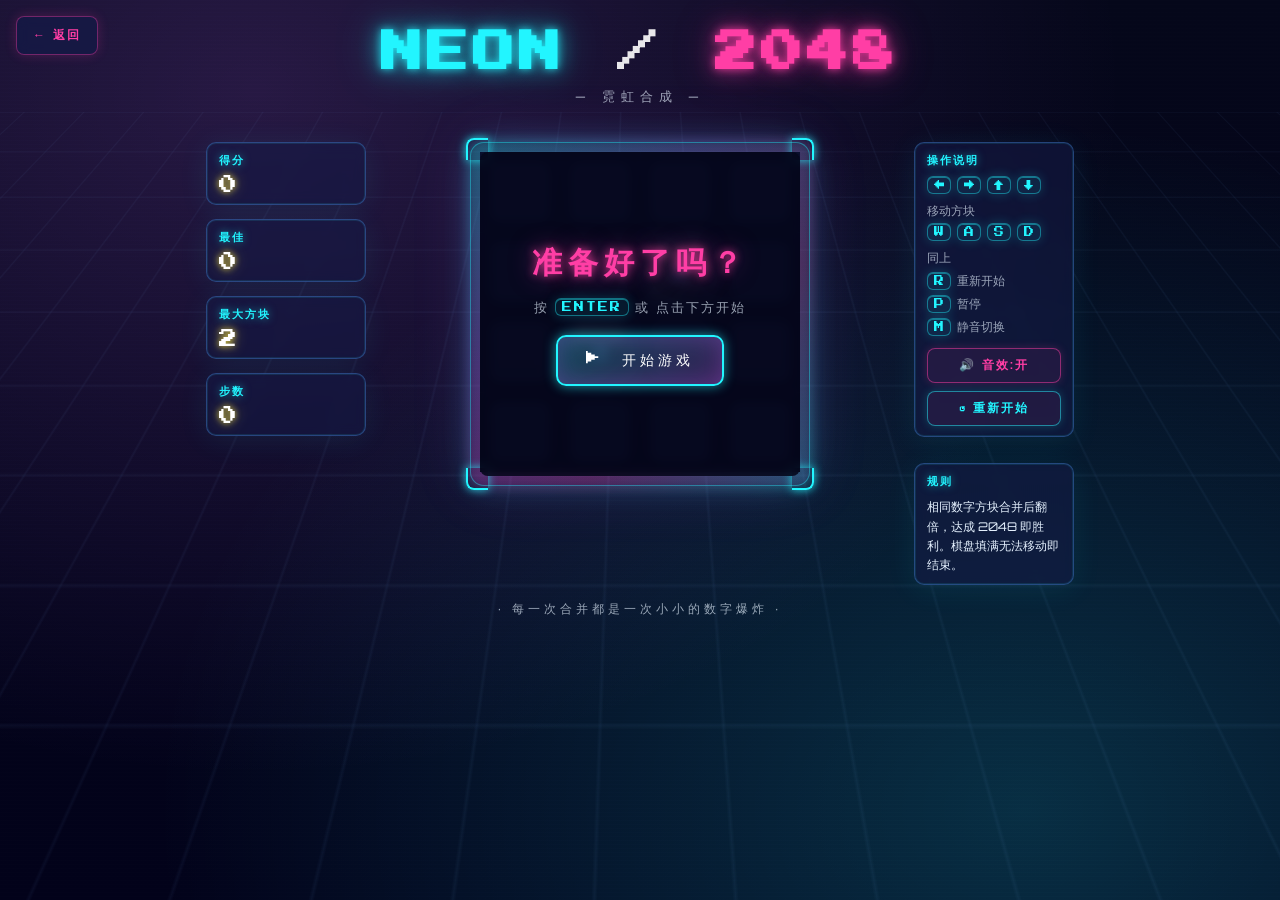
==== g2048.html @ e0b0ac59 "重构为索引页 + 独立游戏页面结构" ====
<!DOCTYPE html>
<html lang="zh-CN">
<head>
<meta charset="UTF-8" />
<meta name="viewport" content="width=device-width, initial-scale=1.0, maximum-scale=1.0, user-scalable=no" />
<title>NEON 2048 · 霓虹合成</title>
<link rel="stylesheet" href="style.css" />
<link href="https://fonts.googleapis.com/css2?family=Press+Start+2P&family=Orbitron:wght@400;700;900&display=swap" rel="stylesheet" />
<style>
  .back-btn {
    position: fixed;
    top: 16px;
    left: 16px;
    z-index: 100;
    padding: 10px 16px;
    font-family: "Orbitron", sans-serif;
    font-size: 12px;
    font-weight: 700;
    letter-spacing: 2px;
    color: var(--neon-pink);
    background: rgba(20, 26, 70, 0.8);
    border: 1px solid rgba(255, 62, 165, 0.4);
    border-radius: 8px;
    cursor: pointer;
    text-decoration: none;
    backdrop-filter: blur(6px);
    -webkit-backdrop-filter: blur(6px);
    transition: all 0.2s ease;
    box-shadow: 0 0 12px rgba(255, 62, 165, 0.2);
  }
  .back-btn:hover {
    background: rgba(255, 62, 165, 0.15);
    transform: translateX(-2px);
    box-shadow: 0 0 20px rgba(255, 62, 165, 0.4);
  }
  @media (max-width: 600px) {
    .back-btn {
      top: 10px;
      left: 10px;
      padding: 8px 12px;
      font-size: 11px;
    }
  }
</style>
</head>
<body>
  <div class="grid-bg"></div>
  <div class="scanlines"></div>

  <a href="index.html" class="back-btn">← 返回</a>

  <header class="top-bar">
    <h1 class="title">
      <span class="title-neon">NEON</span>
      <span class="title-slash">/</span>
      <span class="title-neon alt">2048</span>
    </h1>
    <p class="subtitle">— 霓虹合成 —</p>
  </header>

  <!-- ======================= 2048 ======================= -->
  <main class="stage stage-2048 active" id="stage-g2048">
    <aside class="panel panel-left">
      <section class="card">
        <h3>得分</h3>
        <div class="value" id="g2048-score">0</div>
      </section>
      <section class="card">
        <h3>最佳</h3>
        <div class="value" id="g2048-best">0</div>
      </section>
      <section class="card">
        <h3>最大方块</h3>
        <div class="value" id="g2048-max">2</div>
      </section>
      <section class="card">
        <h3>步数</h3>
        <div class="value" id="g2048-moves">0</div>
      </section>
    </aside>

    <section class="board-wrap">
      <div class="board-frame">
        <div class="board-corner tl"></div>
        <div class="board-corner tr"></div>
        <div class="board-corner bl"></div>
        <div class="board-corner br"></div>
        <canvas id="g2048-board" width="320" height="320"></canvas>
        <div class="overlay" id="g2048-overlay">
          <div class="overlay-inner">
            <h2 id="g2048-title">准备好了吗？</h2>
            <p id="g2048-subtitle">按 <kbd>ENTER</kbd> 或 点击下方开始</p>
            <button class="btn-start" id="g2048-btn-start">▶ 开始游戏</button>
          </div>
        </div>
      </div>
    </section>

    <aside class="panel panel-right">
      <section class="card controls">
        <h3>操作说明</h3>
        <ul class="key-list">
          <li><kbd>←</kbd><kbd>→</kbd><kbd>↑</kbd><kbd>↓</kbd><span>移动方块</span></li>
          <li><kbd>W</kbd><kbd>A</kbd><kbd>S</kbd><kbd>D</kbd><span>同上</span></li>
          <li><kbd>R</kbd><span>重新开始</span></li>
          <li><kbd>P</kbd><span>暂停</span></li>
          <li><kbd>M</kbd><span>静音切换</span></li>
        </ul>
        <button class="mute-btn" id="g2048-mute-btn">🔊 音效:开</button>
        <button class="mute-btn" id="g2048-reset-btn" style="margin-top:8px; color: var(--neon-cyan); border-color: rgba(34,245,255,0.5); box-shadow: 0 0 10px rgba(34,245,255,0.2);">↺ 重新开始</button>
      </section>

      <section class="card" style="margin-top:12px;">
        <h3>规则</h3>
        <p style="color: var(--text); font-size: 12px; line-height: 1.6; margin: 6px 0 0;">
          相同数字方块合并后翻倍，达成 2048 即胜利。棋盘填满无法移动即结束。
        </p>
      </section>
    </aside>
  </main>

  <div class="touch-controls touch-2048">
    <button class="tbtn" data-act="up">▲</button>
    <button class="tbtn" data-act="left">◀</button>
    <button class="tbtn" data-act="down">▼</button>
    <button class="tbtn" data-act="right">▶</button>
    <button class="tbtn" data-act="reset">↺</button>
  </div>

  <footer class="foot">
    <span>· 每一次合并都是一次小小的数字爆炸 ·</span>
  </footer>

  <script src="g2048.js"></script>
</body>
</html>
---- style.css ----
/* ============================================================
   NEON TETRIS — 霓虹俄罗斯方块样式
   ============================================================ */
:root {
  --bg-0: #05071a;
  --bg-1: #0a0f35;
  --neon-cyan: #22f5ff;
  --neon-pink: #ff3ea5;
  --neon-purple: #c26bff;
  --neon-yellow: #ffec42;
  --text: #e6f2ff;
  --text-dim: rgba(230, 242, 255, 0.65);
  --panel: rgba(20, 26, 70, 0.55);
  --panel-border: rgba(80, 160, 255, 0.35);
}

* { box-sizing: border-box; }

html, body {
  margin: 0;
  padding: 0;
  min-height: 100vh;
  color: var(--text);
  font-family: "Orbitron", "Segoe UI", "PingFang SC", sans-serif;
  background:
    radial-gradient(ellipse at 20% 10%, rgba(194, 107, 255, 0.18), transparent 60%),
    radial-gradient(ellipse at 80% 90%, rgba(34, 245, 255, 0.18), transparent 60%),
    linear-gradient(180deg, var(--bg-0) 0%, #02021a 100%);
  overflow-x: hidden;
  user-select: none;
  -webkit-user-select: none;
}

/* 背景网格动画 */
.grid-bg {
  position: fixed;
  inset: 0;
  background-image:
    linear-gradient(rgba(120, 180, 255, 0.08) 1px, transparent 1px),
    linear-gradient(90deg, rgba(120, 180, 255, 0.08) 1px, transparent 1px);
  background-size: 48px 48px;
  transform: perspective(800px) rotateX(60deg) translateY(20%);
  transform-origin: center top;
  opacity: 0.6;
  pointer-events: none;
  animation: gridScroll 12s linear infinite;
  z-index: 0;
}

@keyframes gridScroll {
  0% { background-position: 0 0; }
  100% { background-position: 0 480px; }
}

/* 扫描线 */
.scanlines {
  position: fixed;
  inset: 0;
  pointer-events: none;
  background: repeating-linear-gradient(
    to bottom,
    rgba(255, 255, 255, 0.03) 0 1px,
    transparent 1px 4px
  );
  mix-blend-mode: overlay;
  z-index: 1;
}

/* 顶栏 */
.top-bar {
  position: relative;
  z-index: 2;
  text-align: center;
  padding: 28px 16px 12px;
}

.title {
  margin: 0;
  font-family: "Press Start 2P", "Orbitron", monospace;
  font-size: clamp(24px, 4vw, 42px);
  letter-spacing: 4px;
  line-height: 1.2;
}

.title-neon {
  color: var(--neon-cyan);
  text-shadow:
    0 0 8px rgba(34, 245, 255, 0.8),
    0 0 22px rgba(34, 245, 255, 0.55),
    0 0 44px rgba(34, 245, 255, 0.35);
  animation: pulse 2.2s ease-in-out infinite;
}

.title-neon.alt {
  color: var(--neon-pink);
  text-shadow:
    0 0 8px rgba(255, 62, 165, 0.8),
    0 0 22px rgba(255, 62, 165, 0.55),
    0 0 44px rgba(255, 62, 165, 0.35);
  animation-delay: 1.1s;
}

.title-slash {
  color: #fff;
  margin: 0 6px;
  opacity: 0.9;
}

@keyframes pulse {
  0%, 100% { filter: brightness(1); }
  50% { filter: brightness(1.3); }
}

.subtitle {
  margin: 10px 0 0;
  color: var(--text-dim);
  letter-spacing: 6px;
  font-size: 13px;
}

/* 主舞台：三栏布局 */
.stage {
  position: relative;
  z-index: 2;
  display: grid;
  grid-template-columns: 180px auto 180px;
  gap: 20px;
  max-width: 980px;
  margin: 24px auto 0;
  padding: 0 16px;
  align-items: start;
}

.panel-left,
.panel-right {
  display: flex;
  flex-direction: column;
  gap: 14px;
}

/* 信息卡片 */
.card {
  position: relative;
  background: var(--panel);
  border: 1px solid var(--panel-border);
  border-radius: 10px;
  padding: 12px 14px 14px;
  backdrop-filter: blur(6px);
  -webkit-backdrop-filter: blur(6px);
  box-shadow:
    0 0 0 1px rgba(34, 245, 255, 0.1) inset,
    0 4px 30px rgba(34, 245, 255, 0.08);
  transition: transform 0.2s ease, box-shadow 0.2s ease;
}

.card:hover {
  transform: translateY(-2px);
  box-shadow:
    0 0 0 1px rgba(34, 245, 255, 0.2) inset,
    0 6px 30px rgba(194, 107, 255, 0.18);
}

.card h3 {
  margin: 0 0 8px;
  font-size: 12px;
  letter-spacing: 3px;
  color: var(--neon-cyan);
  text-transform: uppercase;
  text-shadow: 0 0 8px rgba(34, 245, 255, 0.5);
}

.card .value {
  font-family: "Press Start 2P", monospace;
  font-size: 20px;
  color: #fff;
  letter-spacing: 2px;
  text-shadow:
    0 0 6px rgba(255, 236, 66, 0.9),
    0 0 16px rgba(255, 236, 66, 0.4);
}

.card-next canvas,
.card-hold canvas {
  display: block;
  margin: 6px auto 0;
  border-radius: 8px;
  box-shadow: 0 0 18px rgba(120, 180, 255, 0.25);
}

/* 控制键位说明 */
.controls .key-list {
  margin: 4px 0 0;
  padding: 0;
  list-style: none;
  font-size: 12px;
  line-height: 1.9;
  color: var(--text-dim);
}
.controls .key-list li {
  display: flex;
  align-items: center;
  gap: 6px;
  flex-wrap: wrap;
}

kbd {
  display: inline-block;
  min-width: 22px;
  padding: 3px 6px;
  font-family: "Press Start 2P", monospace;
  font-size: 10px;
  line-height: 1;
  text-align: center;
  color: var(--neon-cyan);
  background: rgba(34, 245, 255, 0.08);
  border: 1px solid rgba(34, 245, 255, 0.4);
  border-radius: 6px;
  box-shadow:
    0 1px 0 rgba(34, 245, 255, 0.4) inset,
    0 0 12px rgba(34, 245, 255, 0.2);
}

.mute-btn {
  display: block;
  width: 100%;
  margin-top: 10px;
  padding: 8px 12px;
  font-family: "Orbitron", sans-serif;
  font-size: 12px;
  font-weight: 700;
  letter-spacing: 2px;
  color: var(--neon-pink);
  background: rgba(255, 62, 165, 0.08);
  border: 1px solid rgba(255, 62, 165, 0.5);
  border-radius: 8px;
  cursor: pointer;
  transition: transform 0.1s ease, box-shadow 0.2s ease, background 0.2s;
  box-shadow: 0 0 10px rgba(255, 62, 165, 0.2);
}
.mute-btn:hover {
  transform: translateY(-1px);
  background: rgba(255, 62, 165, 0.15);
  box-shadow: 0 0 18px rgba(255, 62, 165, 0.4);
}
.mute-btn:active { transform: translateY(0) scale(0.98); }

/* ==== 游戏切换栏 ==== */
.game-switcher {
  display: flex;
  gap: 12px;
  justify-content: center;
  margin-top: 18px;
  padding: 6px;
  background: rgba(20, 25, 70, 0.5);
  border: 1px solid rgba(120, 160, 255, 0.3);
  border-radius: 14px;
  max-width: 380px;
  margin-left: auto;
  margin-right: auto;
  box-shadow: 0 0 30px rgba(34, 245, 255, 0.08);
  backdrop-filter: blur(6px);
}
.g-btn {
  flex: 1;
  padding: 10px 14px;
  background: transparent;
  color: var(--text);
  font-family: "Orbitron", sans-serif;
  font-size: 14px;
  font-weight: 700;
  letter-spacing: 3px;
  border: 1px solid transparent;
  border-radius: 10px;
  cursor: pointer;
  transition: all 0.2s ease;
}
.g-btn .g-icon {
  display: inline-block;
  margin-right: 6px;
  color: var(--neon-cyan);
  text-shadow: 0 0 8px rgba(34, 245, 255, 0.8);
}
.g-btn:hover {
  background: rgba(34, 245, 255, 0.08);
  border-color: rgba(34, 245, 255, 0.3);
  color: #fff;
}
.g-btn.active {
  background: linear-gradient(135deg, rgba(34, 245, 255, 0.2), rgba(255, 62, 165, 0.2));
  border-color: rgba(34, 245, 255, 0.6);
  color: #fff;
  box-shadow: 0 0 18px rgba(34, 245, 255, 0.5), inset 0 0 12px rgba(255, 62, 165, 0.2);
}
.g-btn[data-game="g2048"].active .g-icon,
.g-btn[data-game="g2048"].active {
  color: #fff;
}
.g-btn[data-game="g2048"] .g-icon {
  color: var(--neon-pink);
  text-shadow: 0 0 8px rgba(255, 62, 165, 0.8);
}

/* ==== stage 可见性 ==== */
.stage {
  display: none;
  animation: stageFade 0.4s ease both;
}
.stage.active {
  display: grid;
}
@keyframes stageFade {
  from { opacity: 0; transform: translateY(6px); }
  to { opacity: 1; transform: translateY(0); }
}

/* ==== overlay 遮罩层 ==== */
.overlay {
  position: absolute;
  inset: 10px;
  background: rgba(5, 7, 26, 0.92);
  border-radius: 8px;
  display: flex;
  flex-direction: column;
  align-items: center;
  justify-content: center;
  gap: 18px;
  backdrop-filter: blur(6px);
  -webkit-backdrop-filter: blur(6px);
  transition: opacity 0.25s ease;
  z-index: 5;
  opacity: 1;
}
.overlay.hidden {
  opacity: 0;
  pointer-events: none;
  transition: opacity 0.15s ease;
}

/* 触摸按钮：默认隐藏手机外的，且仅显示当前游戏对应的 */
.touch-controls {
  display: none;
}
@media (max-width: 900px) {
  .touch-controls.active {
    display: flex;
  }
  /* 数独游戏内部数字键盘始终显示 */
  .stage-sudoku .sudoku-numpad-inner {
    display: flex !important;
  }
}

.stage-tetris {
  grid-template-columns: 160px auto 160px;
  max-width: 900px;
  margin: 24px auto 0;
}
.stage-tetris .card {
  padding: 10px 12px;
}
.stage-tetris .card h3 {
  font-size: 11px;
  letter-spacing: 2px;
}
.stage-tetris .card .value {
  font-size: 18px;
}

.stage-2048 {
  grid-template-columns: 160px auto 160px;
  max-width: 900px;
  margin: 24px auto 0;
}
.stage-2048 .card {
  padding: 10px 12px;
}
.stage-2048 .card h3 {
  font-size: 11px;
  letter-spacing: 2px;
}
.stage-2048 .card .value {
  font-size: 18px;
}

.stage-schulte {
  grid-template-columns: 160px auto 160px;
  max-width: 900px;
  margin: 24px auto 0;
}
.stage-schulte .card {
  padding: 10px 12px;
}
.stage-schulte .card h3 {
  font-size: 11px;
  letter-spacing: 2px;
}
.stage-schulte .card .value {
  font-size: 18px;
}
#schulte-board {
  display: block;
  width: 400px;
  height: auto;
  max-width: 100%;
  aspect-ratio: 1 / 1;
  border-radius: 6px;
  cursor: crosshair;
}

/* 主游戏区 */
.board-wrap {
  display: flex;
  justify-content: center;
}

.board-wrap canvas {
  max-width: 100%;
  height: auto;
}

.board-frame {
  position: relative;
  padding: 10px;
  border-radius: 14px;
  background:
    linear-gradient(180deg, rgba(34, 245, 255, 0.12), rgba(194, 107, 255, 0.12));
  box-shadow:
    0 0 0 1px rgba(34, 245, 255, 0.4) inset,
    0 0 30px rgba(34, 245, 255, 0.2),
    0 0 60px rgba(194, 107, 255, 0.15);
}

.board-frame::before {
  content: "";
  position: absolute;
  inset: -2px;
  border-radius: 14px;
  background: linear-gradient(135deg,
    rgba(34, 245, 255, 0.6),
    rgba(194, 107, 255, 0.6),
    rgba(255, 62, 165, 0.6),
    rgba(34, 245, 255, 0.6));
  filter: blur(6px);
  opacity: 0.4;
  z-index: -1;
  animation: borderFlow 6s linear infinite;
}

@keyframes borderFlow {
  0% { filter: blur(6px) hue-rotate(0deg); }
  100% { filter: blur(6px) hue-rotate(360deg); }
}

/* 四角装饰 */
.board-corner {
  position: absolute;
  width: 22px;
  height: 22px;
  border: 2px solid var(--neon-cyan);
  box-shadow: 0 0 10px rgba(34, 245, 255, 0.8);
}
.board-corner.tl { top: -4px; left: -4px; border-right: none; border-bottom: none; border-top-left-radius: 8px; }
.board-corner.tr { top: -4px; right: -4px; border-left: none; border-bottom: none; border-top-right-radius: 8px; }
.board-corner.bl { bottom: -4px; left: -4px; border-right: none; border-top: none; border-bottom-left-radius: 8px; }
.board-corner.br { bottom: -4px; right: -4px; border-left: none; border-top: none; border-bottom-right-radius: 8px; }

#board {
  display: block;
  background: transparent;
  border-radius: 8px;
  image-rendering: pixelated;
  max-width: 100%;
  height: auto;
}

/* 遮罩层 (开始 / 暂停 / 结束) */
.overlay {
  position: absolute;
  inset: 10px;
  background: rgba(5, 7, 26, 0.85);
  border-radius: 8px;
  display: flex;
  flex-direction: column;
  align-items: center;
  justify-content: center;
  gap: 18px;
  backdrop-filter: blur(4px);
  -webkit-backdrop-filter: blur(4px);
  transition: opacity 0.25s ease;
  z-index: 5;
}
.overlay.hidden {
  opacity: 0;
  pointer-events: none;
}

.overlay-inner { text-align: center; padding: 0 20px; }

.overlay h2 {
  margin: 0;
  font-family: "Press Start 2P", monospace;
  font-size: clamp(20px, 3vw, 30px);
  letter-spacing: 6px;
  color: var(--neon-pink);
  text-shadow:
    0 0 8px rgba(255, 62, 165, 0.8),
    0 0 24px rgba(255, 62, 165, 0.5);
  animation: pulse 1.8s ease-in-out infinite;
}

.overlay p {
  margin: 14px 0 0;
  color: var(--text-dim);
  letter-spacing: 2px;
  font-size: 13px;
}

.btn-start {
  margin-top: 18px;
  padding: 14px 28px;
  font-family: "Press Start 2P", monospace;
  font-size: 14px;
  letter-spacing: 4px;
  color: #fff;
  background: linear-gradient(135deg,
    rgba(34, 245, 255, 0.25),
    rgba(194, 107, 255, 0.25));
  border: 2px solid var(--neon-cyan);
  border-radius: 10px;
  cursor: pointer;
  box-shadow:
    0 0 12px rgba(34, 245, 255, 0.6),
    0 0 24px rgba(194, 107, 255, 0.3) inset;
  transition: transform 0.15s ease, box-shadow 0.15s ease, background 0.2s;
}
.btn-start:hover {
  transform: translateY(-2px) scale(1.02);
  box-shadow:
    0 0 18px rgba(34, 245, 255, 0.9),
    0 0 40px rgba(255, 62, 165, 0.4) inset;
  background: linear-gradient(135deg,
    rgba(34, 245, 255, 0.4),
    rgba(255, 62, 165, 0.4));
}
.btn-start:active {
  transform: translateY(0) scale(0.98);
}

/* 触摸控制按钮 (移动端) */
.touch-controls {
  position: relative;
  z-index: 2;
  display: none;
  justify-content: center;
  gap: 10px;
  flex-wrap: wrap;
  margin: 24px auto;
  padding: 0 16px;
  max-width: 500px;
}

.tbtn {
  flex: 1 1 calc(33% - 10px);
  min-width: 72px;
  padding: 18px 10px;
  font-family: "Orbitron", monospace;
  font-size: 14px;
  font-weight: 700;
  color: var(--neon-cyan);
  background: rgba(20, 26, 70, 0.6);
  border: 1px solid rgba(34, 245, 255, 0.5);
  border-radius: 10px;
  box-shadow:
    0 0 10px rgba(34, 245, 255, 0.25),
    0 0 0 1px rgba(255, 255, 255, 0.05) inset;
  cursor: pointer;
  touch-action: manipulation;
  transition: transform 0.1s, box-shadow 0.2s;
}

.tbtn:active {
  transform: translateY(2px) scale(0.97);
  box-shadow:
    0 0 18px rgba(255, 62, 165, 0.4),
    0 0 0 1px rgba(255, 62, 165, 0.4) inset;
  color: var(--neon-pink);
}

.foot {
  position: relative;
  z-index: 2;
  text-align: center;
  padding: 16px 16px 28px;
  color: var(--text-dim);
  font-size: 12px;
  letter-spacing: 4px;
}

/* 响应式 */
@media (max-width: 900px) {
  .stage,
  .stage-tetris,
  .stage-2048,
  .stage-schulte,
  .stage-sudoku {
    grid-template-columns: 1fr;
    max-width: 100%;
    gap: 12px;
    padding: 0 12px;
  }
  .panel-left,
  .panel-right {
    display: grid;
    grid-template-columns: repeat(2, 1fr);
    gap: 8px;
  }
  .panel-left .card,
  .panel-right .card {
    padding: 8px 10px;
  }
  .panel-left .card .value,
  .panel-right .card .value {
    font-size: 16px;
  }
  #sudoku-timer,
  #schulte-timer {
    width: 9ch;
    font-size: 14px !important;
  }
  .board-frame {
    order: -1;
    padding: 8px;
  }
  .touch-controls.active {
    display: flex;
    margin: 16px auto;
    padding: 0 12px;
  }
  .touch-2048.active {
    display: none !important;
  }
  .card-next canvas,
  .card-hold canvas {
    width: 80px;
    height: 80px;
  }
  .sudoku-numpad.active {
    display: flex;
  }

  /* 俄罗斯方块手机端一屏布局 */
  .stage-tetris {
    height: calc(100vh - 130px);
    min-height: 0;
    gap: 6px;
    grid-template-rows: auto 1fr auto;
  }
  .stage-tetris .panel-left {
    order: 1;
    grid-template-columns: repeat(4, 1fr);
    gap: 4px;
  }
  .stage-tetris .panel-left .card {
    padding: 4px 6px;
  }
  .stage-tetris .panel-left .card h3 {
    font-size: 9px;
    letter-spacing: 1px;
    margin-bottom: 2px;
  }
  .stage-tetris .panel-left .card .value {
    font-size: 12px;
  }
  .stage-tetris .panel-right {
    display: none !important;
  }
  .stage-tetris .board-wrap {
    order: 2;
    min-height: 0;
    display: flex;
    flex-direction: row;
    align-items: flex-start;
    justify-content: center;
    gap: 8px;
  }
  .stage-tetris .board-frame {
    order: 0;
    padding: 6px;
    flex: 0 1 auto;
  }
  .stage-tetris .mobile-side-preview {
    display: flex;
    flex-direction: column;
    gap: 8px;
    flex: 0 0 auto;
  }
  .stage-tetris .mobile-next-wrap,
  .stage-tetris .mobile-hold-wrap {
    padding: 6px 8px;
    background: rgba(20, 26, 70, 0.6);
    border-radius: 8px;
    border: 1px solid rgba(34, 245, 255, 0.3);
    box-shadow: 0 0 10px rgba(34, 245, 255, 0.2);
    display: flex;
    flex-direction: column;
    align-items: center;
    gap: 4px;
  }
  .stage-tetris .mobile-next-wrap h3,
  .stage-tetris .mobile-hold-wrap h3 {
    font-size: 10px;
    letter-spacing: 1px;
    color: var(--neon-cyan);
    margin: 0;
  }
  .stage-tetris .mobile-next-wrap canvas,
  .stage-tetris .mobile-hold-wrap canvas {
    width: 50px;
    height: 50px;
  }
  .stage-tetris #board {
    max-height: calc(100vh - 130px);
    width: auto;
    max-width: 100%;
  }
  .touch-tetris.active {
    margin: 6px auto;
    gap: 6px;
  }
  .touch-tetris .tbtn {
    flex: 1 1 calc(33% - 6px);
    min-width: 45px;
    padding: 10px 4px;
    font-size: 12px;
  }
  .foot {
    display: none;
  }

  /* 数独游戏手机端布局 */
  .stage-sudoku {
    gap: 10px;
  }
  .stage-sudoku .board-wrap {
    order: 1;
  }
  .stage-sudoku .sudoku-numpad-inner {
    display: flex !important;
    order: 2;
    margin: 0 auto;
    padding: 8px 0;
    max-width: 100%;
    gap: 6px;
    position: relative !important;
    visibility: visible !important;
    z-index: 10;
    pointer-events: auto;
  }
  .stage-sudoku .sudoku-numpad-inner .nbtn {
    flex: 1 1 calc(20% - 6px);
    min-width: 40px;
    min-height: 48px;
    padding: 12px 4px;
    font-size: 16px;
    pointer-events: auto;
    touch-action: manipulation;
    -webkit-tap-highlight-color: rgba(34, 245, 255, 0.3);
    -webkit-user-select: auto;
    user-select: auto;
    cursor: pointer;
    -webkit-appearance: button;
    appearance: button;
  }
  .stage-sudoku .sudoku-numpad-inner .nbtn:active {
    transform: scale(0.95);
    background: rgba(255, 62, 100, 0.2);
  }
  .stage-sudoku .panel-left {
    order: 3;
  }
  .stage-sudoku .panel-right {
    order: 4;
  }
  /* 手机端隐藏外部的全局数独数字键盘 */
  .touch-sudoku.sudoku-numpad {
    display: none !important;
  }
}

@media (max-width: 480px) {
  .top-bar {
    padding: 16px 12px 8px;
  }
  .title { font-size: 20px; letter-spacing: 2px; }
  .subtitle { font-size: 11px; letter-spacing: 3px; }
  .card h3 { font-size: 10px; letter-spacing: 2px; margin-bottom: 4px; }
  .card .value { font-size: 14px; }
  #sudoku-timer,
  #schulte-timer {
    width: 9ch;
    font-size: 12px !important;
  }
  .board-frame { padding: 6px; }
  .board-corner { width: 16px; height: 16px; }
  .game-switcher {
    gap: 6px;
    padding: 4px;
    margin-top: 12px;
    max-width: 100%;
  }
  .g-btn {
    padding: 8px 6px;
    font-size: 11px;
    letter-spacing: 1px;
  }
  .g-btn .g-icon {
    margin-right: 3px;
  }
  .tbtn {
    padding: 14px 8px;
    font-size: 13px;
    min-width: 60px;
  }
  .overlay h2 {
    font-size: 18px;
    letter-spacing: 3px;
  }
  .overlay p {
    font-size: 12px;
  }
  .btn-start {
    padding: 12px 20px;
    font-size: 12px;
    letter-spacing: 2px;
  }
  #schulte-board {
    aspect-ratio: 1 / 1;
  }
  .controls .key-list {
    font-size: 11px;
    line-height: 1.7;
  }
  kbd {
    min-width: 18px;
    padding: 2px 4px;
    font-size: 9px;
  }
  .mute-btn {
    padding: 6px 10px;
    font-size: 11px;
    letter-spacing: 1px;
  }
  .panel-left,
  .panel-right {
    gap: 6px;
  }
  .panel-left .card,
  .panel-right .card {
    padding: 6px 8px;
  }
  /* 数独小屏优化 */
  .stage-sudoku .sudoku-numpad-inner .nbtn {
    padding: 10px 2px;
    font-size: 15px;
    min-width: 32px;
  }
}

/* ========== 数独游戏 ========== */
#sudoku-timer,
#schulte-timer {
  width: 9ch;
  text-align: center;
  font-family: "Press Start 2P", monospace !important;
  font-variant-numeric: tabular-nums;
  overflow: visible;
  white-space: nowrap;
}

.diff-buttons {
  display: flex;
  gap: 6px;
  margin-top: 4px;
}
.diff-btn {
  flex: 1;
  padding: 6px 4px;
  font-family: "Orbitron", monospace;
  font-size: 11px;
  font-weight: 700;
  color: var(--text-dim);
  background: rgba(20, 26, 70, 0.5);
  border: 1px solid rgba(80, 160, 255, 0.3);
  border-radius: 6px;
  cursor: pointer;
  transition: all 0.2s;
}
.diff-btn.active {
  color: var(--neon-cyan);
  border-color: var(--neon-cyan);
  box-shadow: 0 0 8px rgba(34, 245, 255, 0.4);
}
.diff-btn:hover {
  color: var(--neon-cyan);
  border-color: rgba(34, 245, 255, 0.6);
}

#sudoku-board {
  display: block;
  width: 100%;
  max-width: 400px;
  aspect-ratio: 1 / 1;
  height: auto;
}

.sudoku-numpad {
  display: none;
}
.sudoku-numpad .nbtn {
  flex: 1 1 calc(20% - 8px);
  min-width: 48px;
  padding: 14px 6px;
  font-size: 18px;
}

/* 数独内部数字键盘在桌面端也隐藏，移动端通过 stage-sudoku 显示 */
.stage-sudoku .sudoku-numpad-inner {
  display: none;
}

@media (max-width: 900px) {
  .stage-sudoku .sudoku-numpad-inner {
    display: flex !important;
  }
}

/* ======================= 扫雷 ======================= */
.stage-minesweeper {
  height: calc(100vh - 180px);
  padding: 10px;
  display: flex;
  justify-content: center;
  align-items: flex-start;
}

.stage-minesweeper iframe {
  max-width: 100%;
  border-radius: 8px;
  box-shadow: 0 0 20px rgba(34, 245, 255, 0.2);
}

@media (max-width: 900px) {
  .stage-minesweeper {
    height: calc(100vh - 220px);
    padding: 5px;
  }

  .stage-minesweeper iframe {
    border-radius: 4px;
  }
}
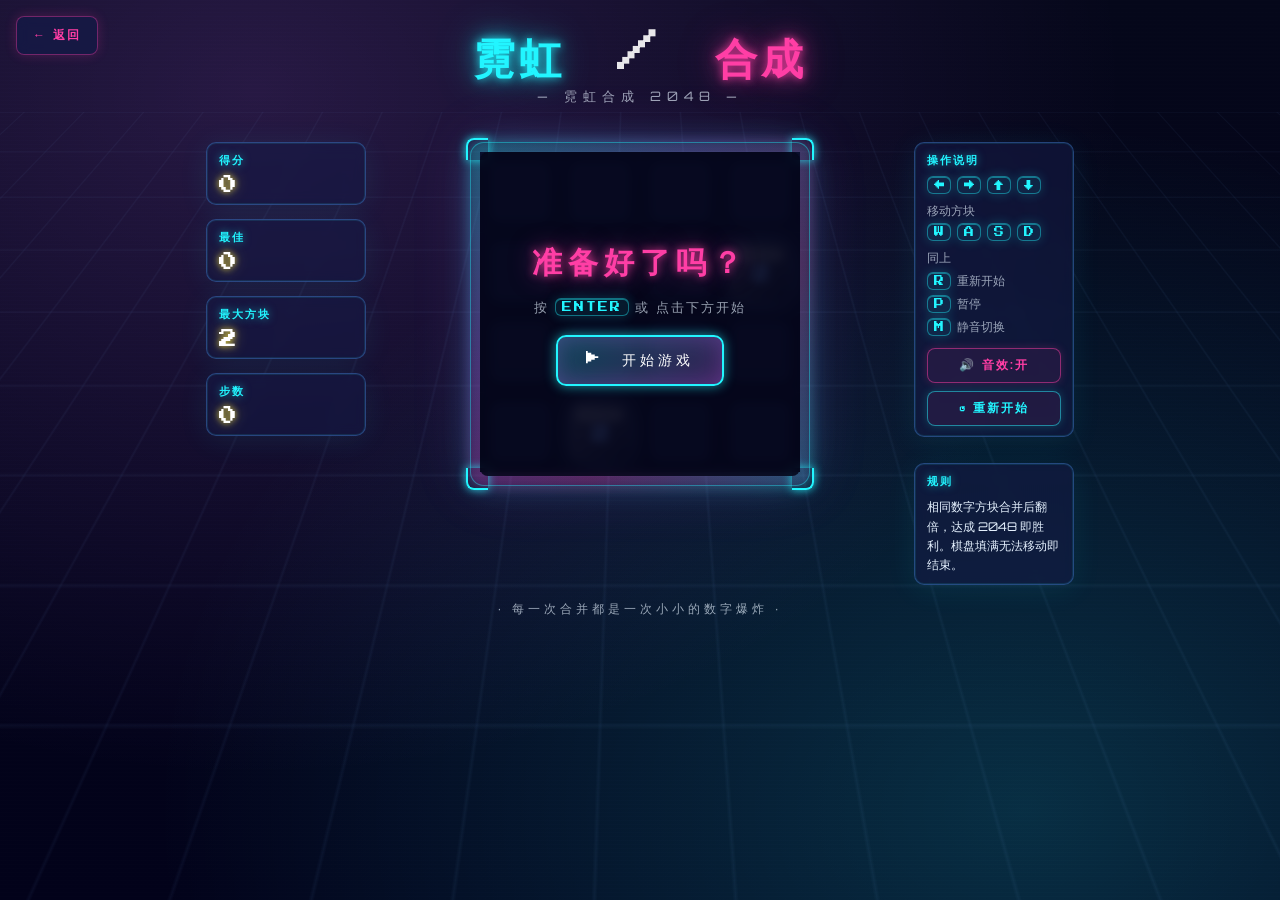
==== commit 13cec113: "统一游戏风格：扫雷添加霓虹背景和棋盘框，所有游戏标题改为中文，调整标题位置避免被返回键遮挡" ====
--- a/g2048.html
+++ b/g2048.html
@@ -33,12 +33,24 @@
     transform: translateX(-2px);
     box-shadow: 0 0 20px rgba(255, 62, 165, 0.4);
   }
+  .top-bar {
+    padding-left: 100px;
+    padding-right: 100px;
+  }
   @media (max-width: 600px) {
     .back-btn {
       top: 10px;
       left: 10px;
       padding: 8px 12px;
       font-size: 11px;
+    }
+    .top-bar {
+      padding-left: 70px;
+      padding-right: 20px;
+    }
+    .title {
+      font-size: 20px !important;
+      letter-spacing: 2px !important;
     }
   }
 </style>
@@ -51,11 +63,11 @@
 
   <header class="top-bar">
     <h1 class="title">
-      <span class="title-neon">NEON</span>
+      <span class="title-neon">霓虹</span>
       <span class="title-slash">/</span>
-      <span class="title-neon alt">2048</span>
+      <span class="title-neon alt">合成</span>
     </h1>
-    <p class="subtitle">— 霓虹合成 —</p>
+    <p class="subtitle">— 霓虹合成 2048 —</p>
   </header>
 
   <!-- ======================= 2048 ======================= -->
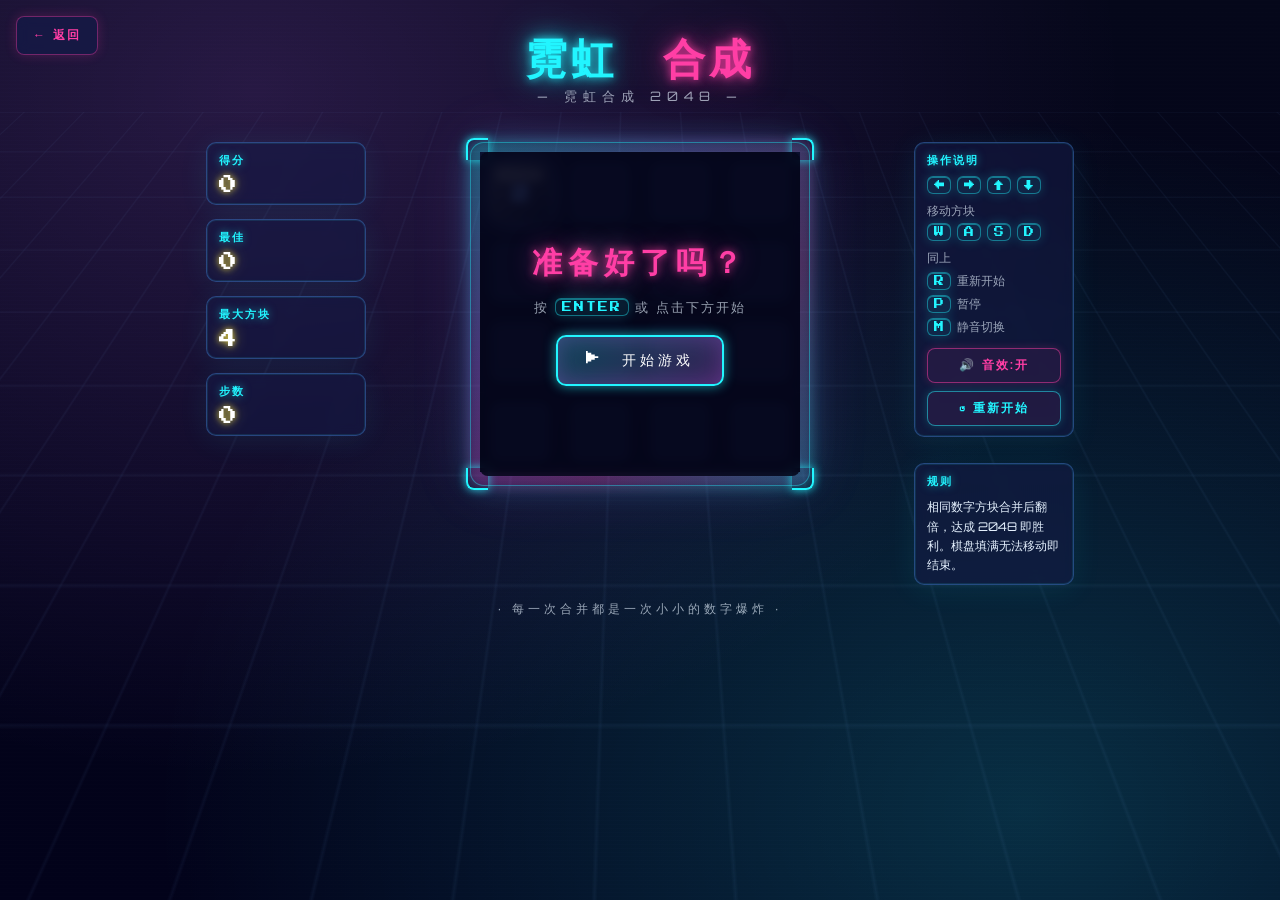
==== commit 4cc11018: "去掉所有游戏标题中的斜杠" ====
--- a/g2048.html
+++ b/g2048.html
@@ -64,7 +64,6 @@
   <header class="top-bar">
     <h1 class="title">
       <span class="title-neon">霓虹</span>
-      <span class="title-slash">/</span>
       <span class="title-neon alt">合成</span>
     </h1>
     <p class="subtitle">— 霓虹合成 2048 —</p>
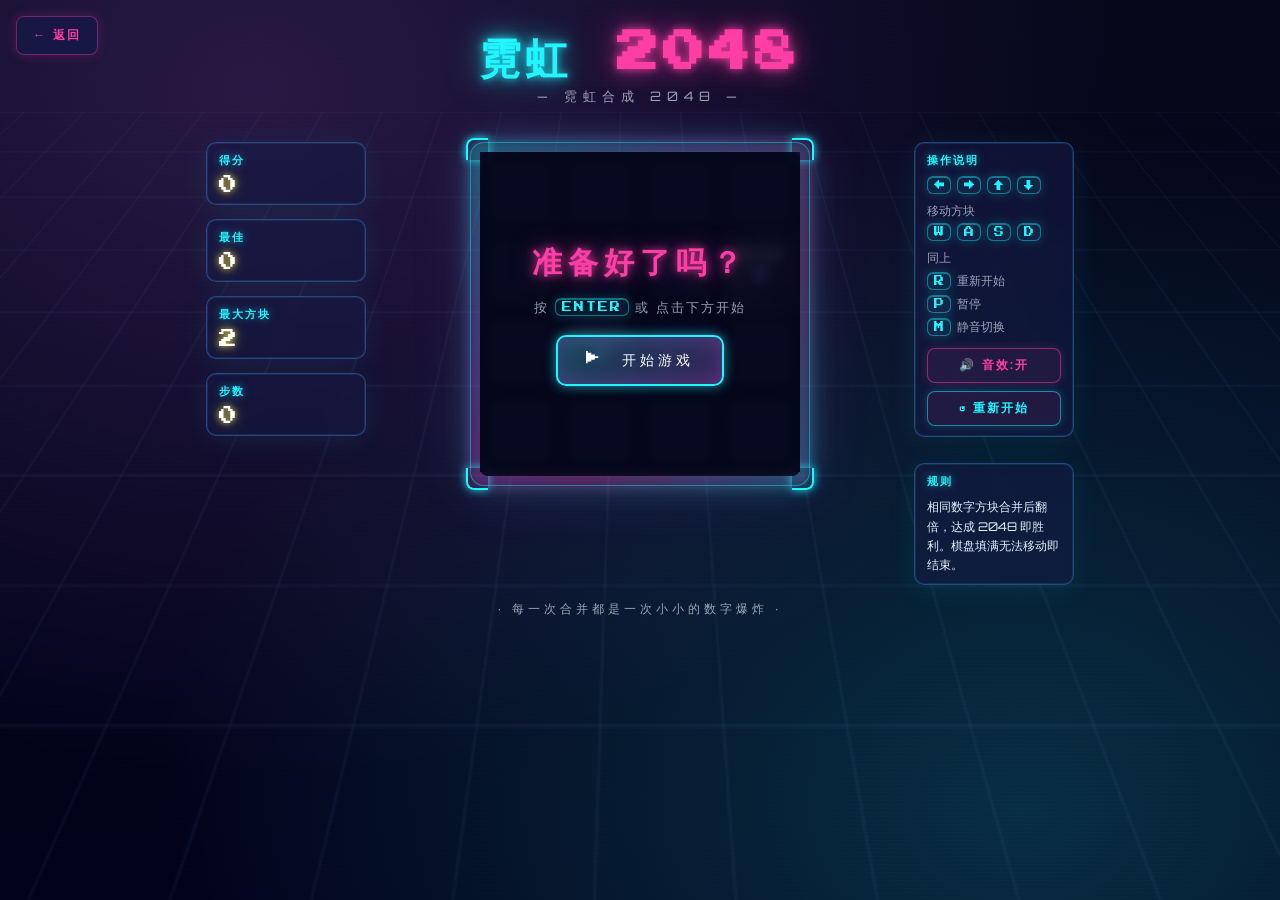
==== commit 46de241d: "所有游戏标题添加呼吸灯动画；2048标题改为霓虹2048" ====
--- a/g2048.html
+++ b/g2048.html
@@ -49,11 +49,21 @@
       padding-right: 20px;
     }
     .title {
-      font-size: 20px !important;
-      letter-spacing: 2px !important;
+        font-size: 20px !important;
+        letter-spacing: 2px !important;
+      }
     }
-  }
-</style>
+    .title-neon {
+      animation: pulse 2.2s ease-in-out infinite;
+    }
+    .title-neon.alt {
+      animation-delay: 1.1s;
+    }
+    @keyframes pulse {
+      0%, 100% { filter: brightness(1); }
+      50% { filter: brightness(1.3); }
+    }
+  </style>
 </head>
 <body>
   <div class="grid-bg"></div>
@@ -64,7 +74,7 @@
   <header class="top-bar">
     <h1 class="title">
       <span class="title-neon">霓虹</span>
-      <span class="title-neon alt">合成</span>
+      <span class="title-neon alt">2048</span>
     </h1>
     <p class="subtitle">— 霓虹合成 2048 —</p>
   </header>
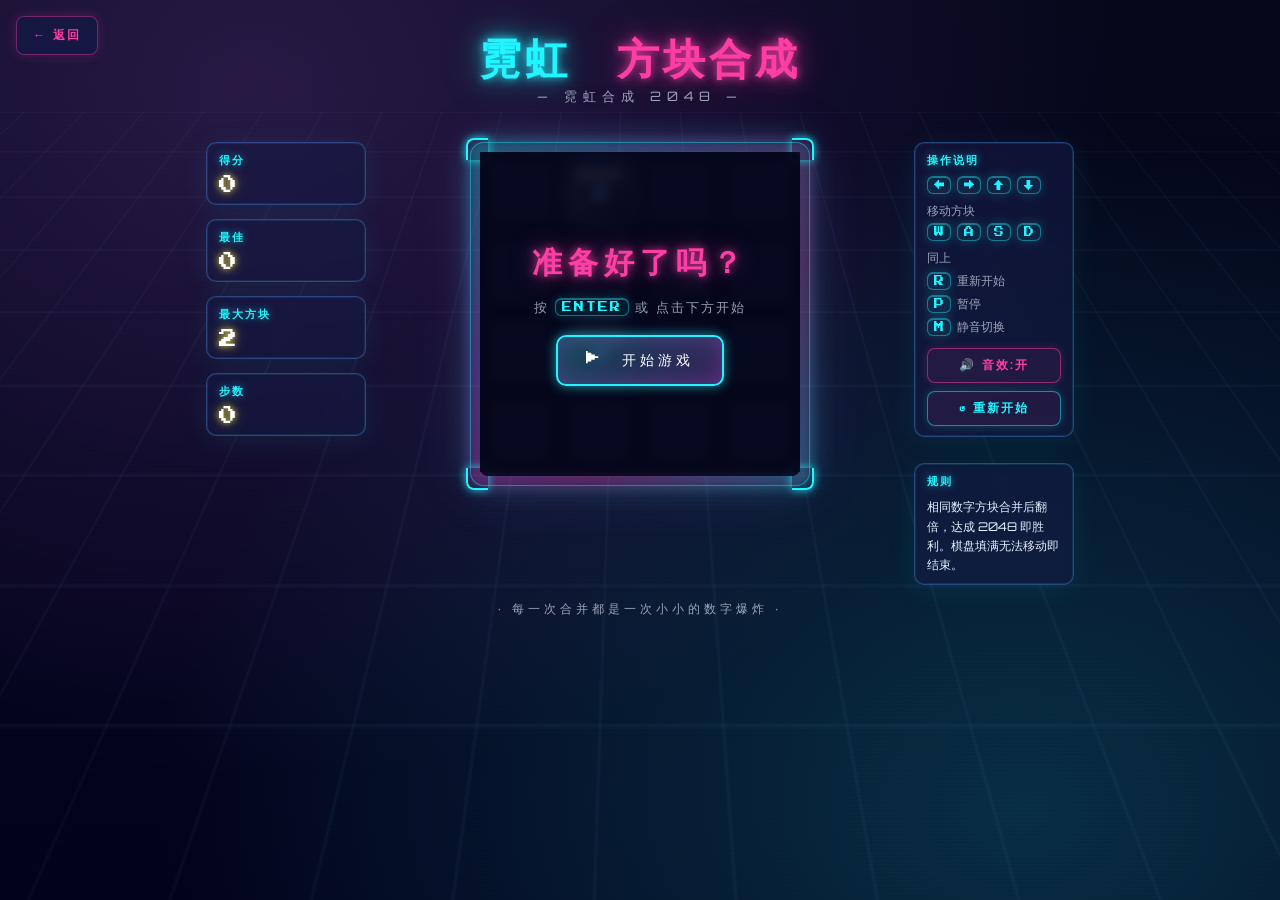
==== commit ef84c39c: "修复呼吸灯效果：style.css中alt补上pulse动画；2048标题改为霓虹方块合成；去掉页面内联重复动画" ====
--- a/g2048.html
+++ b/g2048.html
@@ -53,16 +53,6 @@
         letter-spacing: 2px !important;
       }
     }
-    .title-neon {
-      animation: pulse 2.2s ease-in-out infinite;
-    }
-    .title-neon.alt {
-      animation-delay: 1.1s;
-    }
-    @keyframes pulse {
-      0%, 100% { filter: brightness(1); }
-      50% { filter: brightness(1.3); }
-    }
   </style>
 </head>
 <body>
@@ -74,7 +64,7 @@
   <header class="top-bar">
     <h1 class="title">
       <span class="title-neon">霓虹</span>
-      <span class="title-neon alt">2048</span>
+      <span class="title-neon alt">方块合成</span>
     </h1>
     <p class="subtitle">— 霓虹合成 2048 —</p>
   </header>
--- a/style.css
+++ b/style.css
@@ -97,6 +97,7 @@
     0 0 8px rgba(255, 62, 165, 0.8),
     0 0 22px rgba(255, 62, 165, 0.55),
     0 0 44px rgba(255, 62, 165, 0.35);
+  animation: pulse 2.2s ease-in-out infinite;
   animation-delay: 1.1s;
 }
 
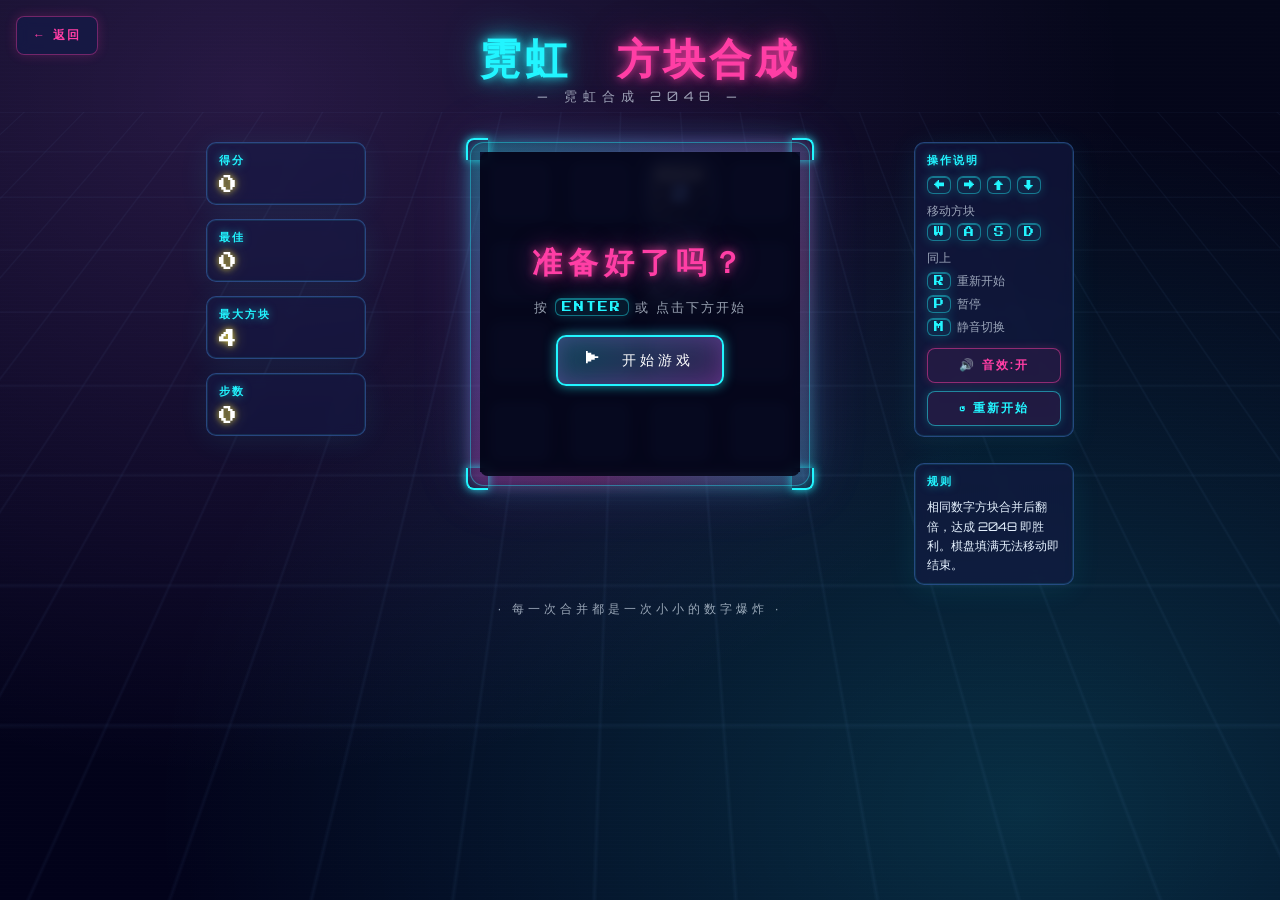
==== commit bf280de6: "增强标题呼吸灯效果：亮度0.75~1.45+text-shadow同步发光；style.css加v=2版本号强制刷新缓存" ====
--- a/g2048.html
+++ b/g2048.html
@@ -4,7 +4,7 @@
 <meta charset="UTF-8" />
 <meta name="viewport" content="width=device-width, initial-scale=1.0, maximum-scale=1.0, user-scalable=no" />
 <title>NEON 2048 · 霓虹合成</title>
-<link rel="stylesheet" href="style.css" />
+<link rel="stylesheet" href="style.css?v=2" />
 <link href="https://fonts.googleapis.com/css2?family=Press+Start+2P&family=Orbitron:wght@400;700;900&display=swap" rel="stylesheet" />
 <style>
   .back-btn {
--- a/style.css
+++ b/style.css
@@ -88,7 +88,7 @@
     0 0 8px rgba(34, 245, 255, 0.8),
     0 0 22px rgba(34, 245, 255, 0.55),
     0 0 44px rgba(34, 245, 255, 0.35);
-  animation: pulse 2.2s ease-in-out infinite;
+  animation: pulse-cyan 2.2s ease-in-out infinite;
 }
 
 .title-neon.alt {
@@ -97,7 +97,7 @@
     0 0 8px rgba(255, 62, 165, 0.8),
     0 0 22px rgba(255, 62, 165, 0.55),
     0 0 44px rgba(255, 62, 165, 0.35);
-  animation: pulse 2.2s ease-in-out infinite;
+  animation: pulse-pink 2.2s ease-in-out infinite;
   animation-delay: 1.1s;
 }
 
@@ -107,9 +107,38 @@
   opacity: 0.9;
 }
 
-@keyframes pulse {
-  0%, 100% { filter: brightness(1); }
-  50% { filter: brightness(1.3); }
+@keyframes pulse-cyan {
+  0%, 100% {
+    filter: brightness(0.75);
+    text-shadow:
+      0 0 6px rgba(34, 245, 255, 0.5),
+      0 0 16px rgba(34, 245, 255, 0.3),
+      0 0 32px rgba(34, 245, 255, 0.15);
+  }
+  50% {
+    filter: brightness(1.45);
+    text-shadow:
+      0 0 14px rgba(34, 245, 255, 1),
+      0 0 36px rgba(34, 245, 255, 0.85),
+      0 0 72px rgba(34, 245, 255, 0.55);
+  }
+}
+
+@keyframes pulse-pink {
+  0%, 100% {
+    filter: brightness(0.75);
+    text-shadow:
+      0 0 6px rgba(255, 62, 165, 0.5),
+      0 0 16px rgba(255, 62, 165, 0.3),
+      0 0 32px rgba(255, 62, 165, 0.15);
+  }
+  50% {
+    filter: brightness(1.45);
+    text-shadow:
+      0 0 14px rgba(255, 62, 165, 1),
+      0 0 36px rgba(255, 62, 165, 0.85),
+      0 0 72px rgba(255, 62, 165, 0.55);
+  }
 }
 
 .subtitle {
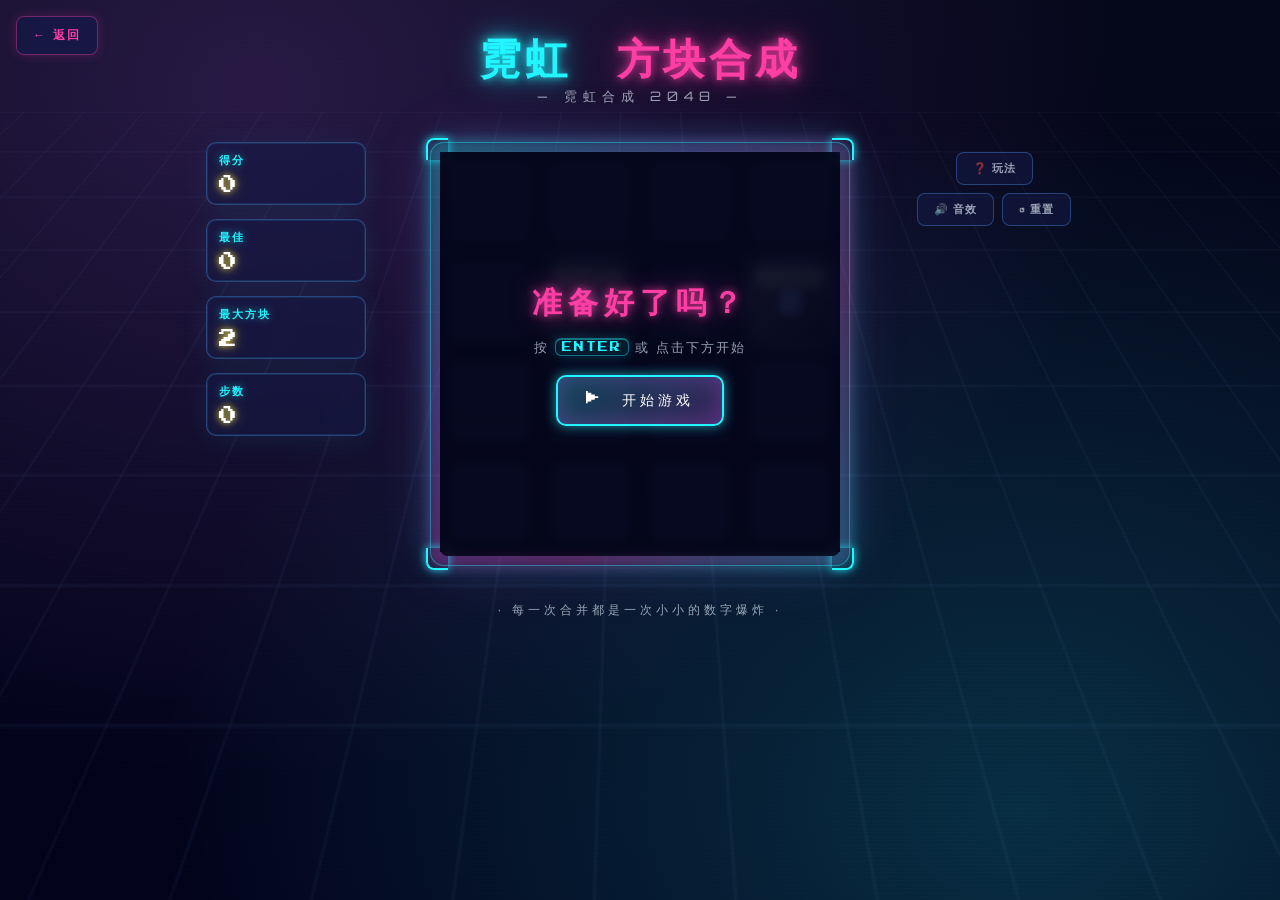
==== commit 9720f86c: "2048：操作说明改成玩法按钮，棋盘从320px增大到400px" ====
--- a/g2048.html
+++ b/g2048.html
@@ -96,7 +96,7 @@
         <div class="board-corner tr"></div>
         <div class="board-corner bl"></div>
         <div class="board-corner br"></div>
-        <canvas id="g2048-board" width="320" height="320"></canvas>
+        <canvas id="g2048-board" width="400" height="400"></canvas>
         <div class="overlay" id="g2048-overlay">
           <div class="overlay-inner">
             <h2 id="g2048-title">准备好了吗？</h2>
@@ -107,27 +107,13 @@
       </div>
     </section>
 
-    <aside class="panel panel-right">
-      <section class="card controls">
-        <h3>操作说明</h3>
-        <ul class="key-list">
-          <li><kbd>←</kbd><kbd>→</kbd><kbd>↑</kbd><kbd>↓</kbd><span>移动方块</span></li>
-          <li><kbd>W</kbd><kbd>A</kbd><kbd>S</kbd><kbd>D</kbd><span>同上</span></li>
-          <li><kbd>R</kbd><span>重新开始</span></li>
-          <li><kbd>P</kbd><span>暂停</span></li>
-          <li><kbd>M</kbd><span>静音切换</span></li>
-        </ul>
-        <button class="mute-btn" id="g2048-mute-btn">🔊 音效:开</button>
-        <button class="mute-btn" id="g2048-reset-btn" style="margin-top:8px; color: var(--neon-cyan); border-color: rgba(34,245,255,0.5); box-shadow: 0 0 10px rgba(34,245,255,0.2);">↺ 重新开始</button>
-      </section>
+    <div class="bottom-btns" style="padding: 10px 0;">
+      <button class="small-btn" id="g2048-help-btn">❓ 玩法</button>
+      <button class="small-btn" id="g2048-mute-btn">🔊 音效</button>
+      <button class="small-btn" id="g2048-reset-btn">↺ 重置</button>
+    </div>
 
-      <section class="card" style="margin-top:12px;">
-        <h3>规则</h3>
-        <p style="color: var(--text); font-size: 12px; line-height: 1.6; margin: 6px 0 0;">
-          相同数字方块合并后翻倍，达成 2048 即胜利。棋盘填满无法移动即结束。
-        </p>
-      </section>
-    </aside>
+    <aside class="panel panel-right"></aside>
   </main>
 
   <div class="touch-controls touch-2048">
--- a/style.css
+++ b/style.css
@@ -711,42 +711,73 @@
     flex-direction: row;
     align-items: flex-start;
     justify-content: center;
-    gap: 8px;
+    gap: 12px;
+    height: auto;
   }
   .stage-tetris .board-frame {
-    order: 0;
     padding: 6px;
+    position: relative;
     flex: 0 1 auto;
   }
   .stage-tetris .mobile-side-preview {
-    display: flex;
+    display: flex !important;
     flex-direction: column;
+    justify-content: space-between;
     gap: 8px;
     flex: 0 0 auto;
+    padding-bottom: 0;
+    min-height: 0;
+  }
+  .stage-tetris .side-tbtn {
+    width: 68px !important;
+    height: 68px !important;
+    flex: none !important;
+    padding: 0 !important;
+    font-family: "Orbitron", sans-serif !important;
+    font-size: 11px !important;
+    font-weight: 900 !important;
+    letter-spacing: 1px !important;
+    border-radius: 12px !important;
+    background: rgba(20, 26, 70, 0.9) !important;
+    border: 2px solid rgba(34, 245, 255, 0.7) !important;
+    color: var(--neon-cyan) !important;
+    box-shadow: 0 0 16px rgba(34, 245, 255, 0.4) !important;
+    cursor: pointer !important;
+    touch-action: manipulation !important;
+    -webkit-tap-highlight-color: transparent !important;
+    transition: all 0.1s !important;
+  }
+  .stage-tetris .side-tbtn:active {
+    background: rgba(34, 245, 255, 0.3) !important;
+    transform: scale(0.95) !important;
   }
   .stage-tetris .mobile-next-wrap,
   .stage-tetris .mobile-hold-wrap {
-    padding: 6px 8px;
-    background: rgba(20, 26, 70, 0.6);
-    border-radius: 8px;
-    border: 1px solid rgba(34, 245, 255, 0.3);
-    box-shadow: 0 0 10px rgba(34, 245, 255, 0.2);
-    display: flex;
-    flex-direction: column;
-    align-items: center;
-    gap: 4px;
+    padding: 6px 8px !important;
+    background: rgba(20, 26, 70, 0.85) !important;
+    border-radius: 10px !important;
+    border: 2px solid rgba(34, 245, 255, 0.5) !important;
+    box-shadow: 0 0 14px rgba(34, 245, 255, 0.3) !important;
+    display: flex !important;
+    flex-direction: column !important;
+    align-items: center !important;
+    gap: 4px !important;
   }
   .stage-tetris .mobile-next-wrap h3,
   .stage-tetris .mobile-hold-wrap h3 {
-    font-size: 10px;
-    letter-spacing: 1px;
-    color: var(--neon-cyan);
-    margin: 0;
+    font-size: 10px !important;
+    letter-spacing: 1px !important;
+    color: var(--neon-cyan) !important;
+    margin: 0 !important;
+    text-shadow: 0 0 6px rgba(34, 245, 255, 0.6) !important;
   }
   .stage-tetris .mobile-next-wrap canvas,
   .stage-tetris .mobile-hold-wrap canvas {
-    width: 50px;
-    height: 50px;
+    width: 50px !important;
+    height: 50px !important;
+    display: block !important;
+    border-radius: 6px !important;
+    background: rgba(10, 15, 45, 0.8) !important;
   }
   .stage-tetris #board {
     max-height: calc(100vh - 130px);
@@ -989,3 +1020,31 @@
     border-radius: 4px;
   }
 }
+
+.small-btn {
+  background: rgba(20, 26, 70, 0.55);
+  border: 1px solid var(--panel-border);
+  color: var(--text-dim);
+  font-family: inherit;
+  font-size: 11px;
+  font-weight: 700;
+  letter-spacing: 1px;
+  padding: 8px 16px;
+  border-radius: 8px;
+  cursor: pointer;
+  transition: all 0.2s;
+}
+
+.small-btn:hover {
+  border-color: rgba(34, 245, 255, 0.5);
+  color: var(--neon-cyan);
+  background: rgba(34, 245, 255, 0.08);
+  box-shadow: 0 0 10px rgba(34, 245, 255, 0.2);
+}
+
+.bottom-btns {
+  display: flex;
+  gap: 8px;
+  flex-wrap: wrap;
+  justify-content: center;
+}
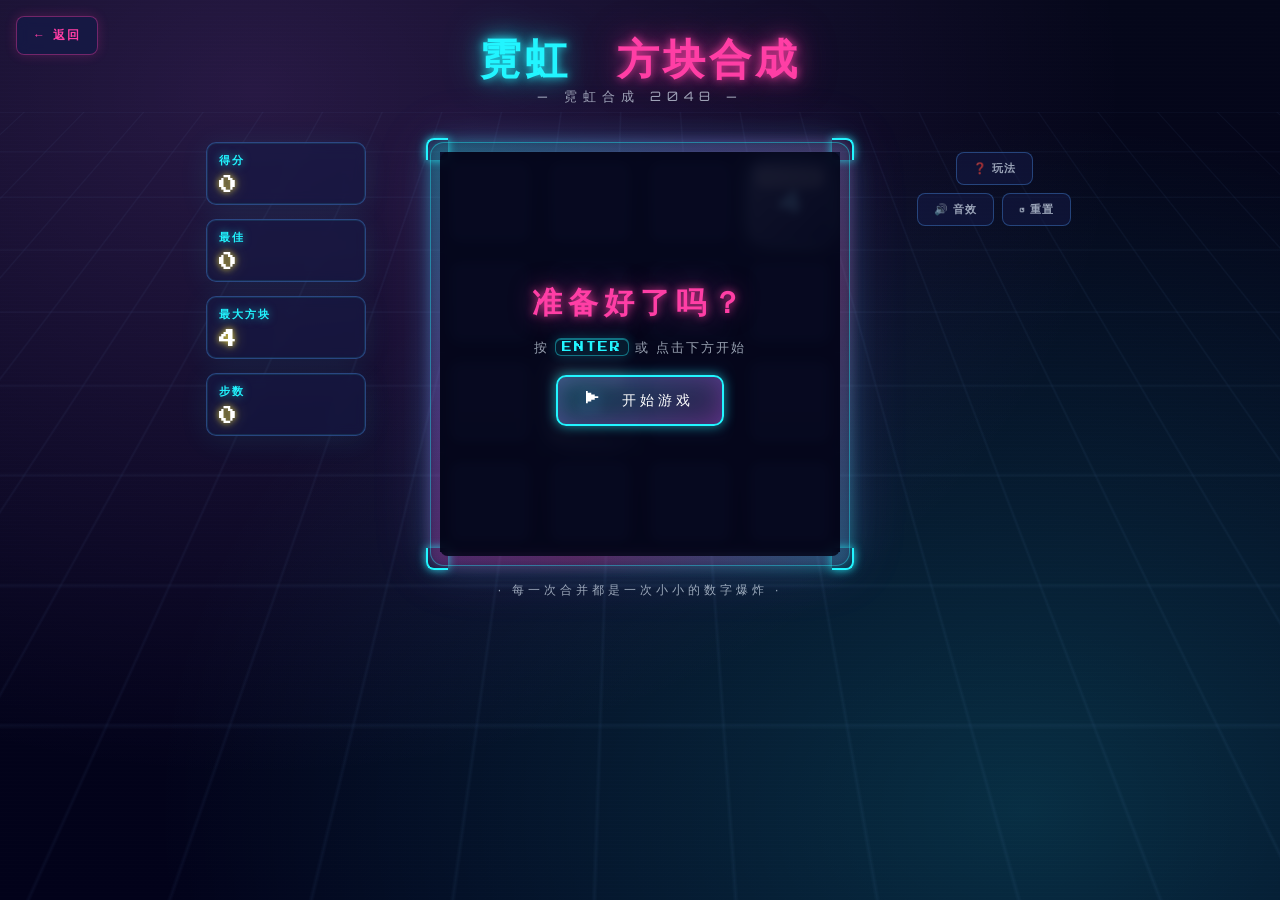
==== commit c711adb5: "修复2048和舒尔特：移除空panel-right，JS加版本号，修复静音按钮文字" ====
--- a/g2048.html
+++ b/g2048.html
@@ -112,8 +112,6 @@
       <button class="small-btn" id="g2048-mute-btn">🔊 音效</button>
       <button class="small-btn" id="g2048-reset-btn">↺ 重置</button>
     </div>
-
-    <aside class="panel panel-right"></aside>
   </main>
 
   <div class="touch-controls touch-2048">
@@ -128,6 +126,6 @@
     <span>· 每一次合并都是一次小小的数字爆炸 ·</span>
   </footer>
 
-  <script src="g2048.js"></script>
+  <script src="g2048.js?v=2"></script>
 </body>
 </html>
